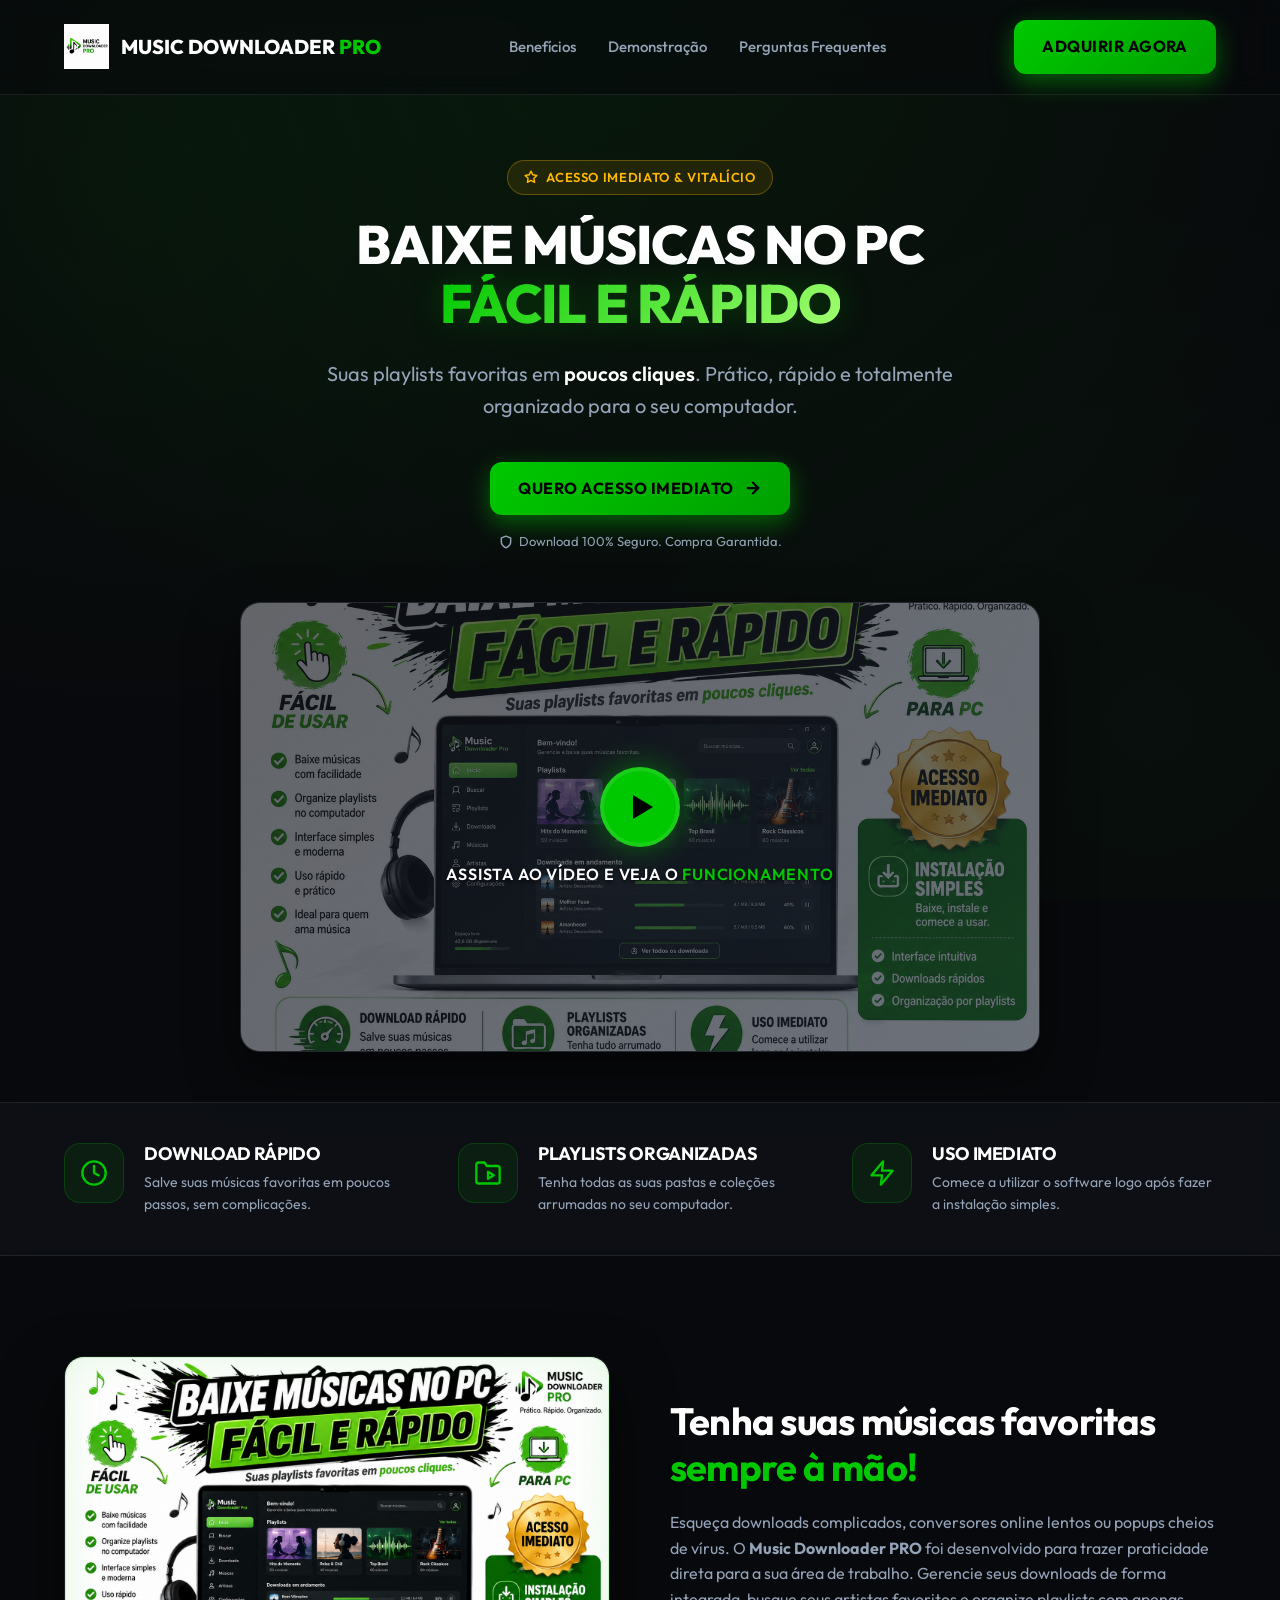
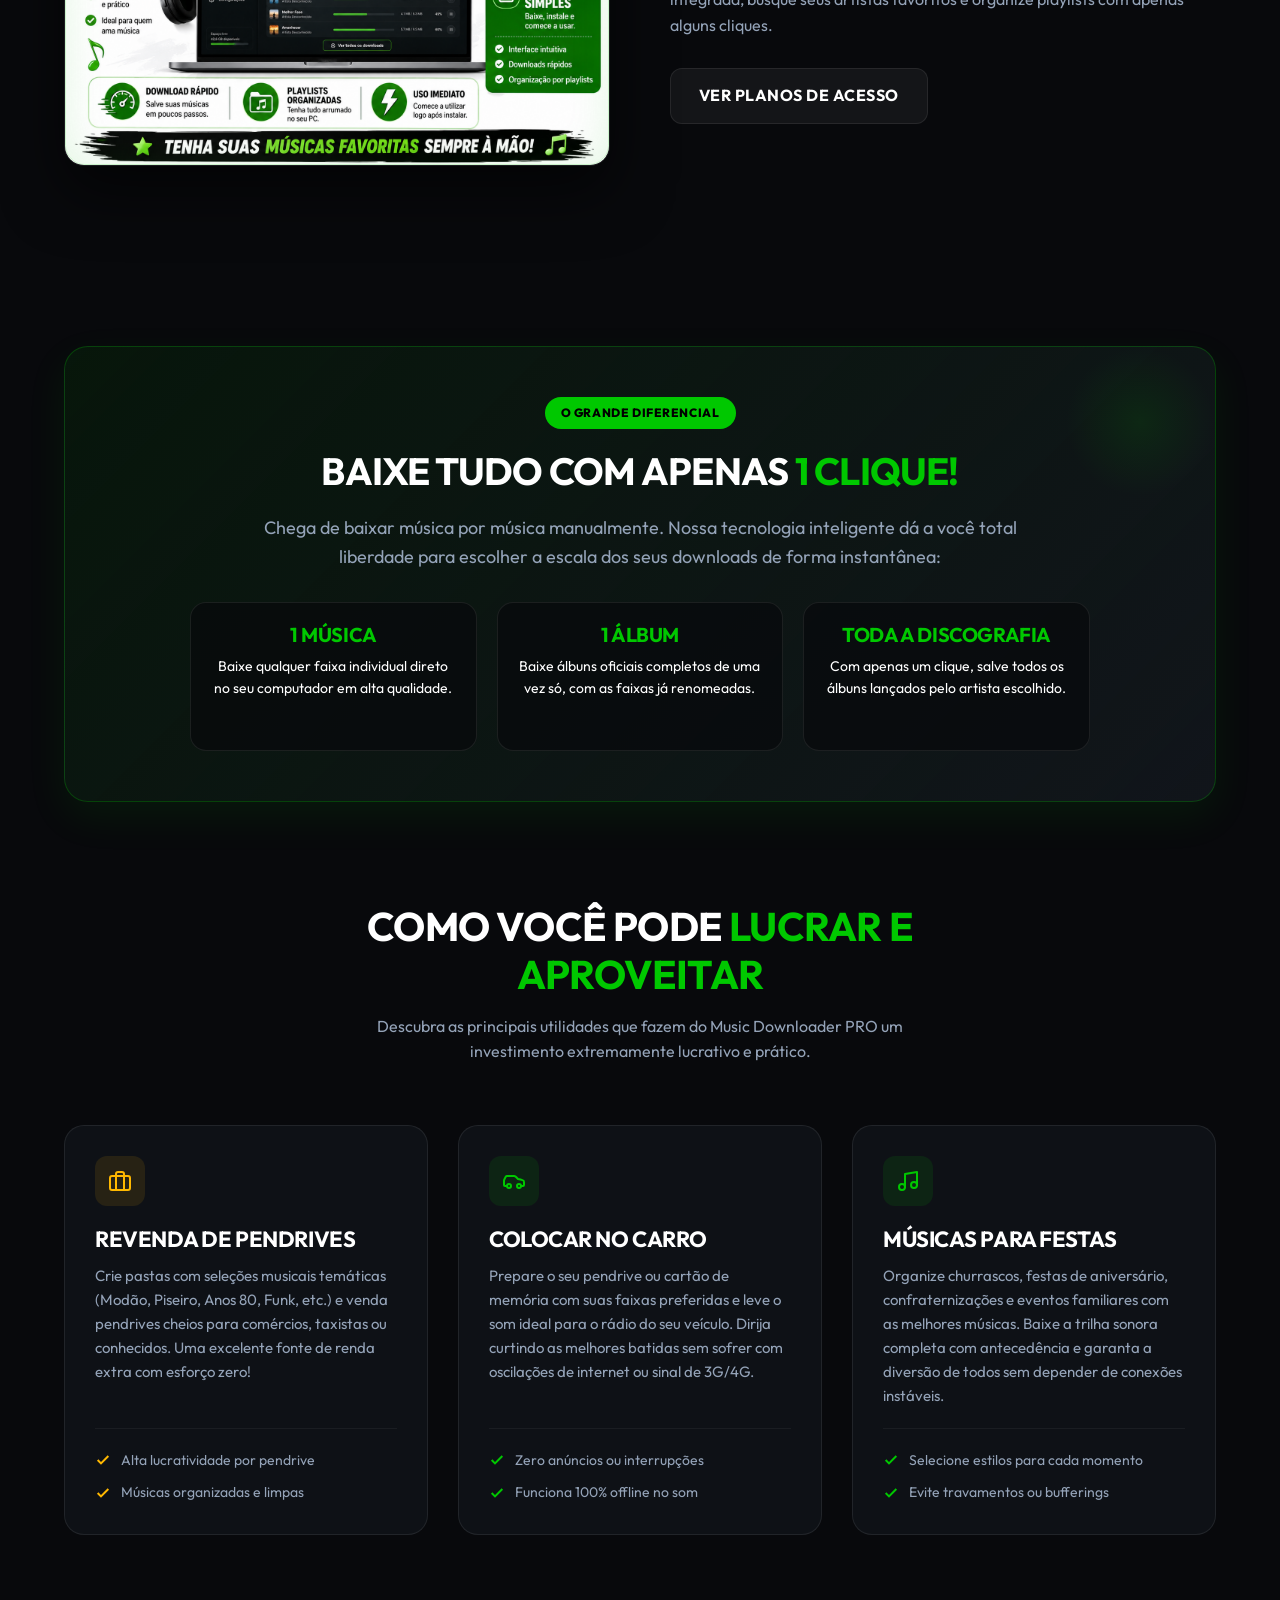
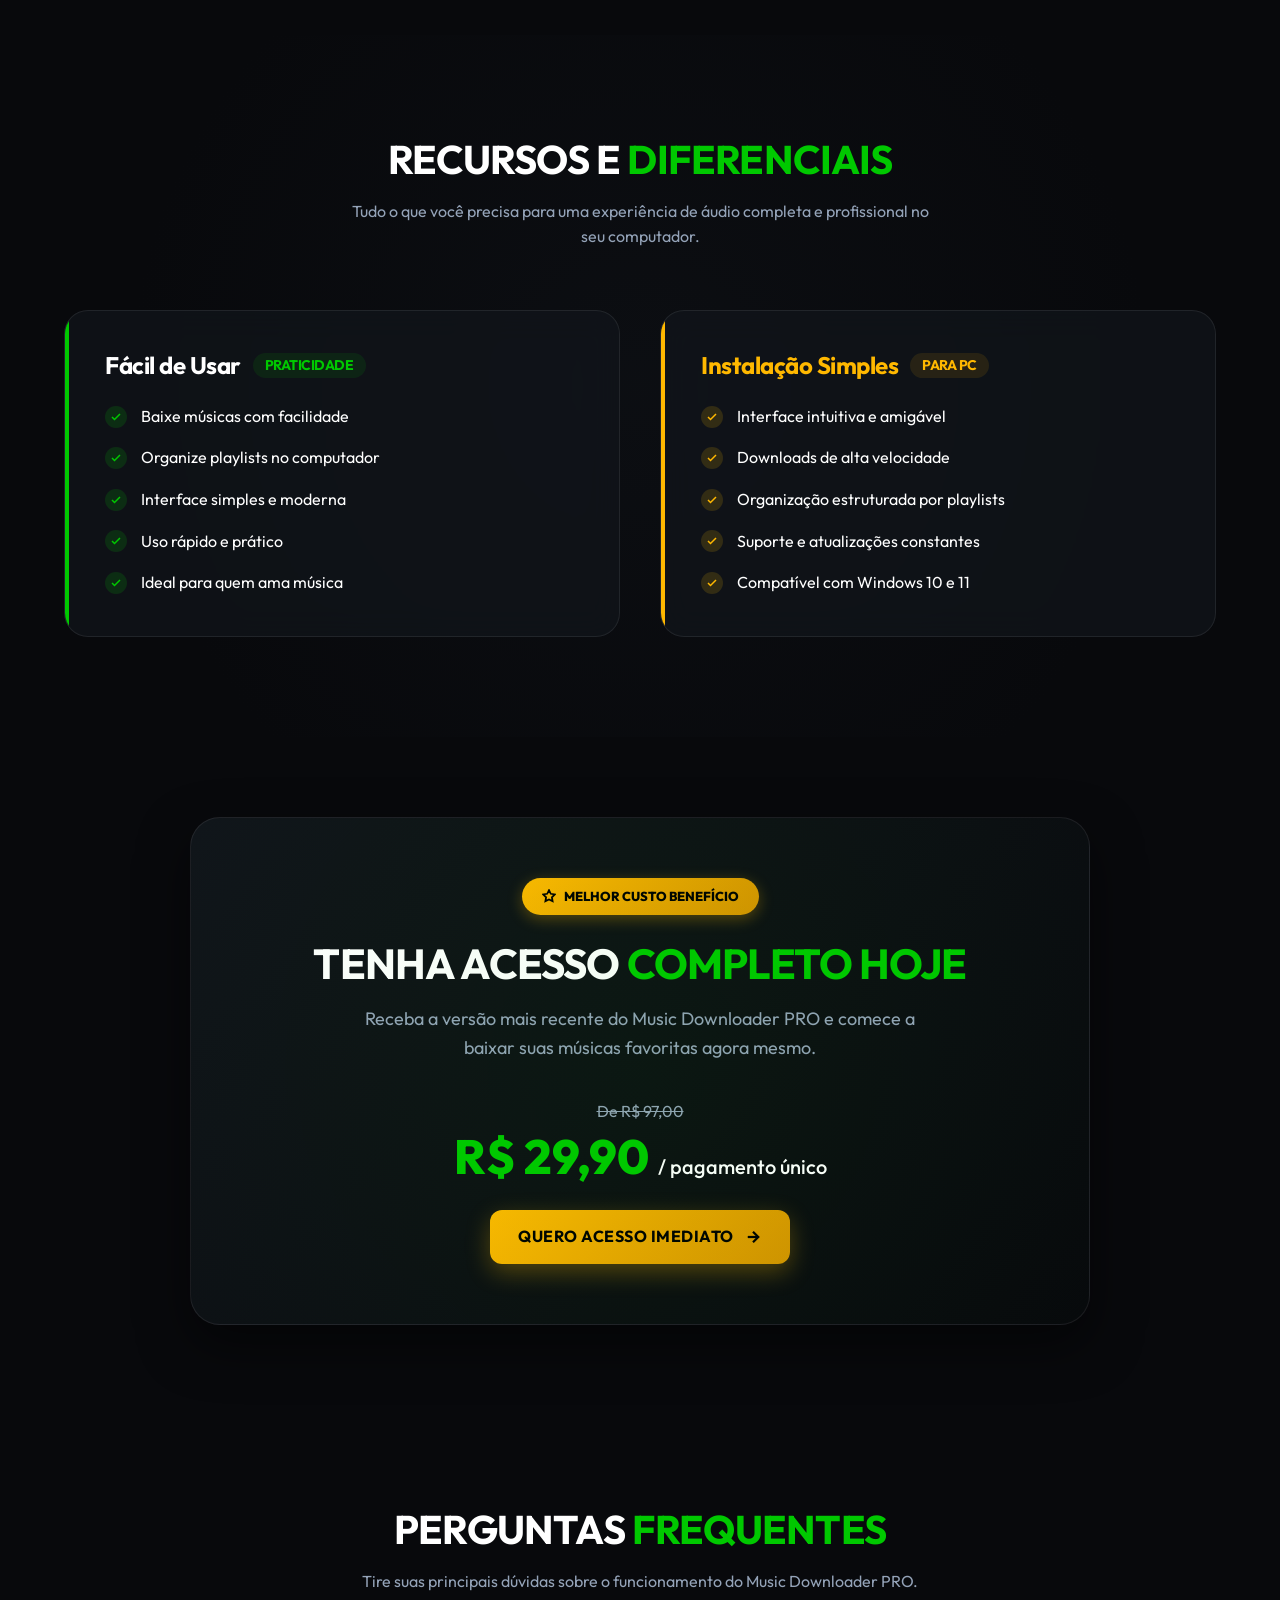
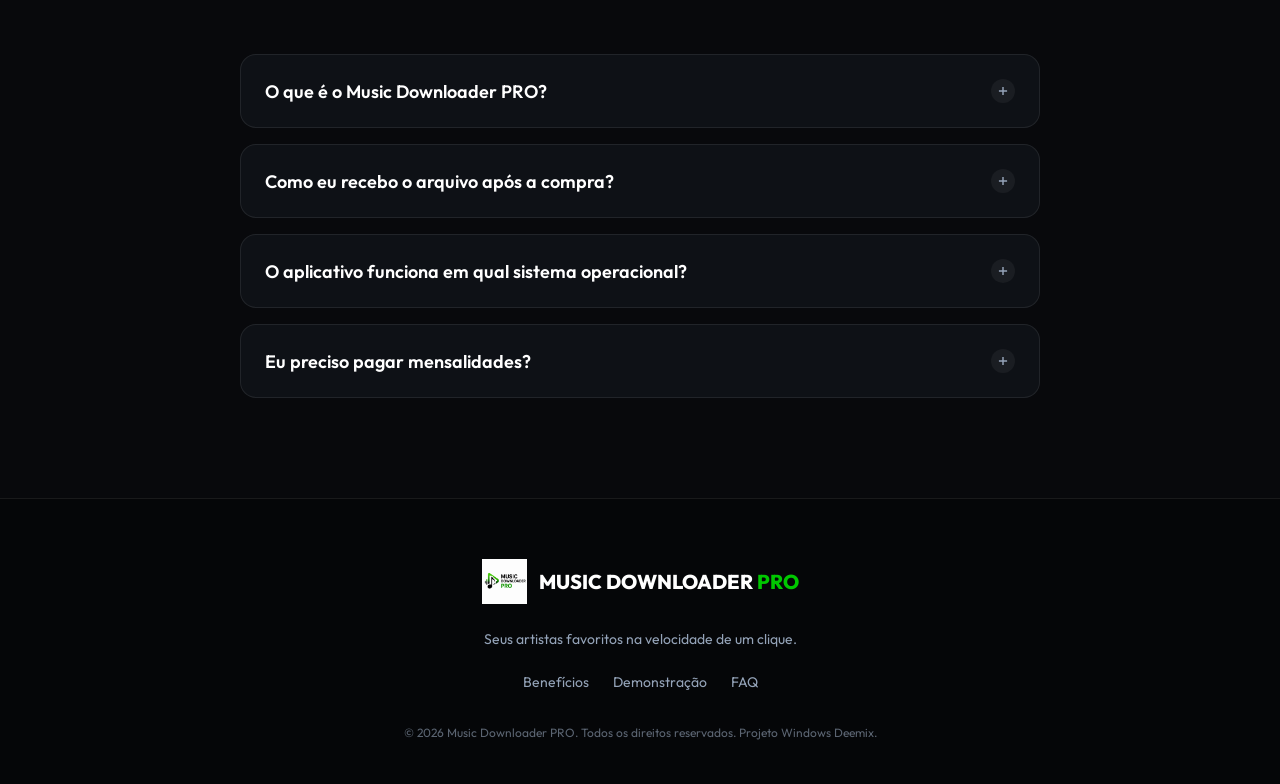
==== index.html @ 207a7bed "Initial commit with landing page, style, script and admin" ====
<!DOCTYPE html>
<html lang="pt-BR">
<head>
    <meta charset="UTF-8">
    <meta name="viewport" content="width=device-width, initial-scale=1.0">
    <title>Music Downloader PRO - Baixe Músicas no PC de Forma Fácil e Rápida</title>
    <meta name="description" content="Baixe suas playlists favoritas com facilidade, organize seus arquivos e tenha suas músicas sempre à mão no computador com o Music Downloader PRO.">
    <link rel="stylesheet" href="style.css">
</head>
<body>

    <!-- Header -->
    <header>
        <div class="container">
            <a href="#" class="logo-container" id="header-logo-link">
                <img src="IMAGENS/logo.png" alt="Music Downloader PRO Logo" class="logo-img">
                <span class="logo-text">Music Downloader <span>PRO</span></span>
            </a>
            <ul class="nav-links">
                <li><a href="#beneficios" id="nav-link-benefits">Benefícios</a></li>
                <li><a href="#demonstracao" id="nav-link-demo">Demonstração</a></li>
                <li><a href="#faq" id="nav-link-faq">Perguntas Frequentes</a></li>
            </ul>
            <a href="#adquirir" class="btn btn-primary pulse" id="header-cta-btn">Adquirir Agora</a>
        </div>
    </header>

    <!-- Hero Section -->
    <section class="hero">
        <div class="container">
            <div class="badge-wrapper">
                <div class="badge badge-gold">
                    <svg width="14" height="14" viewBox="0 0 24 24" fill="none" stroke="currentColor" stroke-width="2.5" stroke-linecap="round" stroke-linejoin="round">
                        <polygon points="12 2 15.09 8.26 22 9.27 17 14.14 18.18 21.02 12 17.77 5.82 21.02 7 14.14 2 9.27 8.91 8.26 12 2"></polygon>
                    </svg>
                    Acesso Imediato &amp; Vitalício
                </div>
            </div>
            <h1>Baixe Músicas no PC <br><span>Fácil e Rápido</span></h1>
            <p class="subtitle">Suas playlists favoritas em <span>poucos cliques</span>. Prático, rápido e totalmente organizado para o seu computador.</p>
            
            <div class="cta-group">
                <a href="#adquirir" class="btn btn-primary pulse" id="hero-main-cta">
                    Quero Acesso Imediato
                    <svg width="18" height="18" viewBox="0 0 24 24" fill="none" stroke="currentColor" stroke-width="3" stroke-linecap="round" stroke-linejoin="round">
                        <line x1="5" y1="12" x2="19" y2="12"></line>
                        <polyline points="12 5 19 12 12 19"></polyline>
                    </svg>
                </a>
                <p class="cta-subtitle">
                    <svg width="14" height="14" viewBox="0 0 24 24" fill="none" stroke="currentColor" stroke-width="2.5" stroke-linecap="round" stroke-linejoin="round">
                        <path d="M12 22s8-4 8-10V5l-8-3-8 3v7c0 6 8 10 8 10z"></path>
                    </svg>
                    Download 100% Seguro. Compra Garantida.
                </p>
            </div>

            <!-- Video Player Component -->
            <div class="video-wrapper" id="sales-video-container">
                <div class="video-placeholder" id="play-video-trigger">
                    <img src="IMAGENS/1.png" alt="Preview da Interface do Music Downloader PRO" class="video-thumbnail">
                    <div class="play-trigger">
                        <div class="play-icon"></div>
                    </div>
                    <div class="video-overlay-text">Assista ao vídeo e veja o <span>funcionamento</span></div>
                </div>
                <!-- Video player (will be dynamic via JS or directly played if there was a source) -->
                <video id="sales-video" style="display:none; width:100%; height:100%; object-fit: cover;" controls>
                    <source src="chamada.mp4" type="video/mp4">
                    Seu navegador não suporta a tag de vídeo.
                </video>
            </div>
        </div>
    </section>

    <!-- Features Bar -->
    <section class="features-bar" id="beneficios">
        <div class="container">
            <div class="features-grid">
                <!-- Feature 1 -->
                <div class="feature-item-bar">
                    <div class="feature-bar-icon">
                        <svg viewBox="0 0 24 24" fill="none" stroke-width="2" stroke-linecap="round" stroke-linejoin="round">
                            <circle cx="12" cy="12" r="10"></circle>
                            <polyline points="12 6 12 12 16 14"></polyline>
                        </svg>
                    </div>
                    <div class="feature-bar-content">
                        <h3>Download Rápido</h3>
                        <p>Salve suas músicas favoritas em poucos passos, sem complicações.</p>
                    </div>
                </div>
                <!-- Feature 2 -->
                <div class="feature-item-bar">
                    <div class="feature-bar-icon">
                        <svg viewBox="0 0 24 24" fill="none" stroke-width="2" stroke-linecap="round" stroke-linejoin="round">
                            <path d="M22 19a2 2 0 0 1-2 2H4a2 2 0 0 1-2-2V5a2 2 0 0 1 2-2h5l2 3h9a2 2 0 0 1 2 2z"></path>
                            <polygon points="12 11 12 17 17 14"></polygon>
                        </svg>
                    </div>
                    <div class="feature-bar-content">
                        <h3>Playlists Organizadas</h3>
                        <p>Tenha todas as suas pastas e coleções arrumadas no seu computador.</p>
                    </div>
                </div>
                <!-- Feature 3 -->
                <div class="feature-item-bar">
                    <div class="feature-bar-icon">
                        <svg viewBox="0 0 24 24" fill="none" stroke-width="2" stroke-linecap="round" stroke-linejoin="round">
                            <polygon points="13 2 3 14 12 14 11 22 21 10 12 10 13 2"></polygon>
                        </svg>
                    </div>
                    <div class="feature-bar-content">
                        <h3>Uso Imediato</h3>
                        <p>Comece a utilizar o software logo após fazer a instalação simples.</p>
                    </div>
                </div>
            </div>
        </div>
    </section>

    <!-- Product Showcase -->
    <section class="showcase" id="demonstracao">
        <div class="container">
            <div class="showcase-grid">
                <div class="showcase-image-wrapper">
                    <img src="IMAGENS/1.png" alt="Interface Completa do Music Downloader PRO rodando no Laptop" class="showcase-img">
                </div>
                <div class="showcase-content">
                    <h2>Tenha suas músicas favoritas <span>sempre à mão!</span></h2>
                    <p class="description">Esqueça downloads complicados, conversores online lentos ou popups cheios de vírus. O <strong>Music Downloader PRO</strong> foi desenvolvido para trazer praticidade direta para a sua área de trabalho. Gerencie seus downloads de forma integrada, busque seus artistas favoritos e organize playlists com apenas alguns cliques.</p>
                    <a href="#adquirir" class="btn btn-secondary" id="showcase-cta-btn">Ver Planos de Acesso</a>
                </div>
            </div>
        </div>
    </section>

    <!-- Differentiator Section -->
    <section class="differentiator-section" id="diferencial">
        <div class="container">
            <div class="differentiator-card">
                <div class="diff-badge">O Grande Diferencial</div>
                <h2>Baixe tudo com apenas <span>1 Clique!</span></h2>
                <p>Chega de baixar música por música manualmente. Nossa tecnologia inteligente dá a você total liberdade para escolher a escala dos seus downloads de forma instantânea:</p>
                <div class="diff-options-grid">
                    <div class="diff-option-item">
                        <h4>1 Música</h4>
                        <p>Baixe qualquer faixa individual direto no seu computador em alta qualidade.</p>
                    </div>
                    <div class="diff-option-item">
                        <h4>1 Álbum</h4>
                        <p>Baixe álbuns oficiais completos de uma vez só, com as faixas já renomeadas.</p>
                    </div>
                    <div class="diff-option-item">
                        <h4>Toda a Discografia</h4>
                        <p>Com apenas um clique, salve todos os álbuns lançados pelo artista escolhido.</p>
                    </div>
                </div>
            </div>
        </div>
    </section>

    <!-- Use Cases Section -->
    <section class="use-cases-section" id="utilidades">
        <div class="container">
            <div class="section-header">
                <h2>Como você pode <span>lucrar e aproveitar</span></h2>
                <p>Descubra as principais utilidades que fazem do Music Downloader PRO um investimento extremamente lucrativo e prático.</p>
            </div>
            <div class="use-cases-grid">
                <!-- Case 1 -->
                <div class="use-case-card">
                    <div class="use-case-icon use-case-icon-gold">
                        <svg viewBox="0 0 24 24" fill="none" stroke="currentColor" stroke-width="2" stroke-linecap="round" stroke-linejoin="round" width="24" height="24">
                            <rect x="2" y="7" width="20" height="14" rx="2" ry="2"></rect>
                            <path d="M16 21V5a2 2 0 0 0-2-2h-4a2 2 0 0 0-2 2v16"></path>
                        </svg>
                    </div>
                    <h3>Revenda de Pendrives</h3>
                    <p>Crie pastas com seleções musicais temáticas (Modão, Piseiro, Anos 80, Funk, etc.) e venda pendrives cheios para comércios, taxistas ou conhecidos. Uma excelente fonte de renda extra com esforço zero!</p>
                    <ul class="use-case-list use-case-list-gold">
                        <li>
                            <svg viewBox="0 0 24 24" fill="none" stroke="currentColor" stroke-width="3"><polyline points="20 6 9 17 4 12"></polyline></svg>
                            Alta lucratividade por pendrive
                        </li>
                        <li>
                            <svg viewBox="0 0 24 24" fill="none" stroke="currentColor" stroke-width="3"><polyline points="20 6 9 17 4 12"></polyline></svg>
                            Músicas organizadas e limpas
                        </li>
                    </ul>
                </div>
                <!-- Case 2 -->
                <div class="use-case-card">
                    <div class="use-case-icon">
                        <svg viewBox="0 0 24 24" fill="none" stroke="currentColor" stroke-width="2" stroke-linecap="round" stroke-linejoin="round" width="24" height="24">
                            <path d="M19 17h2c.6 0 1-.4 1-1v-3c0-.9-.7-1.7-1.5-1.9C18.7 10.6 16 10 16 10s-1.3-1.4-2.2-2.3c-.5-.4-1.1-.7-1.8-.7H5c-.6 0-1.1.4-1.4.9l-1.4 2.9A3.7 3.7 0 0 0 2 12v4c0 .6.4 1 1 1h2"></path>
                            <circle cx="7" cy="17" r="2"></circle>
                            <circle cx="17" cy="17" r="2"></circle>
                        </svg>
                    </div>
                    <h3>Colocar no Carro</h3>
                    <p>Prepare o seu pendrive ou cartão de memória com suas faixas preferidas e leve o som ideal para o rádio do seu veículo. Dirija curtindo as melhores batidas sem sofrer com oscilações de internet ou sinal de 3G/4G.</p>
                    <ul class="use-case-list">
                        <li>
                            <svg viewBox="0 0 24 24" fill="none" stroke="currentColor" stroke-width="3"><polyline points="20 6 9 17 4 12"></polyline></svg>
                            Zero anúncios ou interrupções
                        </li>
                        <li>
                            <svg viewBox="0 0 24 24" fill="none" stroke="currentColor" stroke-width="3"><polyline points="20 6 9 17 4 12"></polyline></svg>
                            Funciona 100% offline no som
                        </li>
                    </ul>
                </div>
                <!-- Case 3 -->
                <div class="use-case-card">
                    <div class="use-case-icon">
                        <svg viewBox="0 0 24 24" fill="none" stroke="currentColor" stroke-width="2" stroke-linecap="round" stroke-linejoin="round" width="24" height="24">
                            <path d="M9 18V5l12-2v13"></path>
                            <circle cx="6" cy="18" r="3"></circle>
                            <circle cx="18" cy="16" r="3"></circle>
                        </svg>
                    </div>
                    <h3>Músicas para Festas</h3>
                    <p>Organize churrascos, festas de aniversário, confraternizações e eventos familiares com as melhores músicas. Baixe a trilha sonora completa com antecedência e garanta a diversão de todos sem depender de conexões instáveis.</p>
                    <ul class="use-case-list">
                        <li>
                            <svg viewBox="0 0 24 24" fill="none" stroke="currentColor" stroke-width="3"><polyline points="20 6 9 17 4 12"></polyline></svg>
                            Selecione estilos para cada momento
                        </li>
                        <li>
                            <svg viewBox="0 0 24 24" fill="none" stroke="currentColor" stroke-width="3"><polyline points="20 6 9 17 4 12"></polyline></svg>
                            Evite travamentos ou bufferings
                        </li>
                    </ul>
                </div>
            </div>
        </div>
    </section>

    <!-- Checklist section -->
    <section class="features-checklist">
        <div class="container">
            <div class="section-header">
                <h2>Recursos e <span>Diferenciais</span></h2>
                <p>Tudo o que você precisa para uma experiência de áudio completa e profissional no seu computador.</p>
            </div>
            
            <div class="checklist-grid">
                <!-- Card 1 -->
                <div class="checklist-card">
                    <h3>Fácil de Usar <span>Praticidade</span></h3>
                    <ul class="checklist-list">
                        <li>
                            <span class="check-icon">
                                <svg viewBox="0 0 24 24" fill="none" stroke="currentColor"><polyline points="20 6 9 17 4 12"></polyline></svg>
                            </span>
                            Baixe músicas com facilidade
                        </li>
                        <li>
                            <span class="check-icon">
                                <svg viewBox="0 0 24 24" fill="none" stroke="currentColor"><polyline points="20 6 9 17 4 12"></polyline></svg>
                            </span>
                            Organize playlists no computador
                        </li>
                        <li>
                            <span class="check-icon">
                                <svg viewBox="0 0 24 24" fill="none" stroke="currentColor"><polyline points="20 6 9 17 4 12"></polyline></svg>
                            </span>
                            Interface simples e moderna
                        </li>
                        <li>
                            <span class="check-icon">
                                <svg viewBox="0 0 24 24" fill="none" stroke="currentColor"><polyline points="20 6 9 17 4 12"></polyline></svg>
                            </span>
                            Uso rápido e prático
                        </li>
                        <li>
                            <span class="check-icon">
                                <svg viewBox="0 0 24 24" fill="none" stroke="currentColor"><polyline points="20 6 9 17 4 12"></polyline></svg>
                            </span>
                            Ideal para quem ama música
                        </li>
                    </ul>
                </div>

                <!-- Card 2 -->
                <div class="checklist-card checklist-card-right">
                    <h3>Instalação Simples <span>Para PC</span></h3>
                    <ul class="checklist-list">
                        <li>
                            <span class="check-icon">
                                <svg viewBox="0 0 24 24" fill="none" stroke="currentColor"><polyline points="20 6 9 17 4 12"></polyline></svg>
                            </span>
                            Interface intuitiva e amigável
                        </li>
                        <li>
                            <span class="check-icon">
                                <svg viewBox="0 0 24 24" fill="none" stroke="currentColor"><polyline points="20 6 9 17 4 12"></polyline></svg>
                            </span>
                            Downloads de alta velocidade
                        </li>
                        <li>
                            <span class="check-icon">
                                <svg viewBox="0 0 24 24" fill="none" stroke="currentColor"><polyline points="20 6 9 17 4 12"></polyline></svg>
                            </span>
                            Organização estruturada por playlists
                        </li>
                        <li>
                            <span class="check-icon">
                                <svg viewBox="0 0 24 24" fill="none" stroke="currentColor"><polyline points="20 6 9 17 4 12"></polyline></svg>
                            </span>
                            Suporte e atualizações constantes
                        </li>
                        <li>
                            <span class="check-icon">
                                <svg viewBox="0 0 24 24" fill="none" stroke="currentColor"><polyline points="20 6 9 17 4 12"></polyline></svg>
                            </span>
                            Compatível com Windows 10 e 11
                        </li>
                    </ul>
                </div>
            </div>
        </div>
    </section>

    <!-- Buy Box / Call to Action Section -->
    <section class="cta-section" id="adquirir">
        <div class="container">
            <div class="cta-box">
                <div class="seal-badge">
                    <svg width="14" height="14" viewBox="0 0 24 24" fill="none" stroke="currentColor" stroke-width="3">
                        <polygon points="12 2 15.09 8.26 22 9.27 17 14.14 18.18 21.02 12 17.77 5.82 21.02 7 14.14 2 9.27 8.91 8.26 12 2"></polygon>
                    </svg>
                    Melhor Custo Benefício
                </div>
                <h2>Tenha Acesso <span>Completo Hoje</span></h2>
                <p>Receba a versão mais recente do Music Downloader PRO e comece a baixar suas músicas favoritas agora mesmo.</p>
                
                <div class="pricing-container">
                    <span class="original-price">De R$ 97,00</span>
                    <span class="promo-price">R$ 29,90 <span>/ pagamento único</span></span>
                </div>

                <a href="obrigado.html" class="btn btn-gold btn-large pulse" id="buy-cta-btn">
                    Quero Acesso Imediato
                    <svg width="18" height="18" viewBox="0 0 24 24" fill="none" stroke="currentColor" stroke-width="3">
                        <line x1="5" y1="12" x2="19" y2="12"></line>
                        <polyline points="12 5 19 12 12 19"></polyline>
                    </svg>
                </a>
            </div>
        </div>
    </section>

    <!-- FAQ Section -->
    <section class="faq" id="faq">
        <div class="container">
            <div class="section-header">
                <h2>Perguntas <span>Frequentes</span></h2>
                <p>Tire suas principais dúvidas sobre o funcionamento do Music Downloader PRO.</p>
            </div>
            
            <div class="faq-list">
                <!-- FAQ 1 -->
                <div class="faq-item" id="faq-1">
                    <button class="faq-question" id="faq-q-1">
                        O que é o Music Downloader PRO?
                        <span class="faq-icon">
                            <svg viewBox="0 0 24 24" fill="none" stroke="currentColor" stroke-width="2.5"><line x1="12" y1="5" x2="12" y2="19"></line><line x1="5" y1="12" x2="19" y2="12"></line></svg>
                        </span>
                    </button>
                    <div class="faq-answer">
                        <div class="faq-answer-inner">
                            O Music Downloader PRO é um aplicativo para PC que facilita o download e a organização de músicas e playlists diretamente na sua máquina de forma intuitiva, limpa e prática.
                        </div>
                    </div>
                </div>
                <!-- FAQ 2 -->
                <div class="faq-item" id="faq-2">
                    <button class="faq-question" id="faq-q-2">
                        Como eu recebo o arquivo após a compra?
                        <span class="faq-icon">
                            <svg viewBox="0 0 24 24" fill="none" stroke="currentColor" stroke-width="2.5"><line x1="12" y1="5" x2="12" y2="19"></line><line x1="5" y1="12" x2="19" y2="12"></line></svg>
                        </span>
                    </button>
                    <div class="faq-answer">
                        <div class="faq-answer-inner">
                            Assim que a sua compra for confirmada, você será direcionado para a página de Obrigado. Lá você encontrará um botão para baixar o arquivo completo compactado (ZIP) contendo o instalador.
                        </div>
                    </div>
                </div>
                <!-- FAQ 3 -->
                <div class="faq-item" id="faq-3">
                    <button class="faq-question" id="faq-q-3">
                        O aplicativo funciona em qual sistema operacional?
                        <span class="faq-icon">
                            <svg viewBox="0 0 24 24" fill="none" stroke="currentColor" stroke-width="2.5"><line x1="12" y1="5" x2="12" y2="19"></line><line x1="5" y1="12" x2="19" y2="12"></line></svg>
                        </span>
                    </button>
                    <div class="faq-answer">
                        <div class="faq-answer-inner">
                            O programa é otimizado para o sistema operacional Windows, com suporte completo para as versões do Windows 10 e do Windows 11.
                        </div>
                    </div>
                </div>
                <!-- FAQ 4 -->
                <div class="faq-item" id="faq-4">
                    <button class="faq-question" id="faq-q-4">
                        Eu preciso pagar mensalidades?
                        <span class="faq-icon">
                            <svg viewBox="0 0 24 24" fill="none" stroke="currentColor" stroke-width="2.5"><line x1="12" y1="5" x2="12" y2="19"></line><line x1="5" y1="12" x2="19" y2="12"></line></svg>
                        </span>
                    </button>
                    <div class="faq-answer">
                        <div class="faq-answer-inner">
                            Não! O pagamento é único e vitalício. Você terá acesso total à versão atual e futuras atualizações compatíveis sem cobranças recorrentes.
                        </div>
                    </div>
                </div>
            </div>
        </div>
    </section>

    <!-- Footer -->
    <footer>
        <div class="container">
            <a href="#" class="logo-container" style="display:inline-flex" id="footer-logo-link">
                <img src="IMAGENS/logo.png" alt="Music Downloader PRO Logo" class="logo-img">
                <span class="logo-text">Music Downloader <span>PRO</span></span>
            </a>
            <p>Seus artistas favoritos na velocidade de um clique.</p>
            <div class="footer-links">
                <a href="#beneficios" id="footer-link-benefits">Benefícios</a>
                <a href="#demonstracao" id="footer-link-demo">Demonstração</a>
                <a href="#faq" id="footer-link-faq">FAQ</a>
            </div>
            <p style="font-size:12px; opacity:0.6">&copy; 2026 Music Downloader PRO. Todos os direitos reservados. Projeto Windows Deemix.</p>
        </div>
    </footer>

    <script src="script.js"></script>
</body>
</html>
---- style.css ----
@import url('https://fonts.googleapis.com/css2?family=Outfit:wght@300;400;500;600;700;800&display=swap');

:root {
    --bg-dark: #08090c;
    --bg-card: rgba(18, 22, 28, 0.7);
    --bg-card-hover: rgba(25, 30, 38, 0.85);
    --primary: #00c800;
    --primary-glow: rgba(0, 200, 0, 0.45);
    --primary-hover: #00e600;
    --text-main: #ffffff;
    --text-muted: #94a3b8;
    --border-color: rgba(255, 255, 255, 0.08);
    --gold: #ffb800;
    --gold-glow: rgba(255, 184, 0, 0.3);
    --transition: all 0.3s cubic-bezier(0.4, 0, 0.2, 1);
    --font: 'Outfit', sans-serif;
}

* {
    margin: 0;
    padding: 0;
    box-sizing: border-box;
    scroll-behavior: smooth;
}

body {
    background-color: var(--bg-dark);
    color: var(--text-main);
    font-family: var(--font);
    overflow-x: hidden;
    line-height: 1.6;
    background-image: 
        radial-gradient(circle at 10% 20%, rgba(0, 200, 0, 0.05) 0%, transparent 40%),
        radial-gradient(circle at 90% 80%, rgba(0, 200, 0, 0.03) 0%, transparent 40%);
    background-attachment: fixed;
}

/* Custom Scrollbar */
::-webkit-scrollbar {
    width: 8px;
}
::-webkit-scrollbar-track {
    background: var(--bg-dark);
}
::-webkit-scrollbar-thumb {
    background: #1e293b;
    border-radius: 4px;
}
::-webkit-scrollbar-thumb:hover {
    background: var(--primary);
}

/* Typography & Layout Utilities */
h1, h2, h3, h4 {
    font-weight: 700;
    letter-spacing: -0.02em;
    line-height: 1.2;
}

p {
    color: var(--text-muted);
}

.container {
    width: 100%;
    max-width: 1200px;
    margin: 0 auto;
    padding: 0 24px;
}

/* Header */
header {
    width: 100%;
    padding: 20px 0;
    position: absolute;
    top: 0;
    left: 0;
    z-index: 100;
    backdrop-filter: blur(12px);
    border-bottom: 1px solid var(--border-color);
    background: rgba(8, 9, 12, 0.6);
}

header .container {
    display: flex;
    justify-content: space-between;
    align-items: center;
}

.logo-container {
    display: flex;
    align-items: center;
    gap: 12px;
    text-decoration: none;
}

.logo-img {
    height: 45px;
    width: auto;
    object-fit: contain;
}

.logo-text {
    font-size: 20px;
    font-weight: 800;
    color: var(--text-main);
    text-transform: uppercase;
}

.logo-text span {
    color: var(--primary);
}

.nav-links {
    display: flex;
    gap: 32px;
    list-style: none;
}

@media (max-width: 768px) {
    .nav-links {
        display: none;
    }
}

.nav-links a {
    color: var(--text-muted);
    text-decoration: none;
    font-weight: 500;
    transition: var(--transition);
    font-size: 15px;
}

.nav-links a:hover {
    color: var(--primary);
}

/* Buttons */
.btn {
    display: inline-flex;
    align-items: center;
    justify-content: center;
    gap: 10px;
    padding: 14px 28px;
    border-radius: 12px;
    font-size: 16px;
    font-weight: 700;
    text-decoration: none;
    cursor: pointer;
    transition: var(--transition);
    font-family: var(--font);
    border: none;
    text-transform: uppercase;
    letter-spacing: 0.03em;
}

.btn-primary {
    background: linear-gradient(135deg, var(--primary) 0%, #00a000 100%);
    color: #000000;
    box-shadow: 0 8px 24px var(--primary-glow);
    position: relative;
    overflow: hidden;
}

.btn-primary:hover {
    background: linear-gradient(135deg, var(--primary-hover) 0%, var(--primary) 100%);
    transform: translateY(-2px);
    box-shadow: 0 12px 30px rgba(0, 200, 0, 0.6);
}

.btn-primary:active {
    transform: translateY(0);
}

.btn-secondary {
    background: rgba(255, 255, 255, 0.05);
    color: var(--text-main);
    border: 1px solid var(--border-color);
}

.btn-secondary:hover {
    background: rgba(255, 255, 255, 0.1);
    color: var(--primary);
    border-color: var(--primary);
    transform: translateY(-2px);
}

.btn-gold {
    background: linear-gradient(135deg, var(--gold) 0%, #d49200 100%);
    color: #000000;
    box-shadow: 0 8px 24px var(--gold-glow);
}

.btn-gold:hover {
    background: linear-gradient(135deg, #ffc533 0%, var(--gold) 100%);
    transform: translateY(-2px);
    box-shadow: 0 12px 30px rgba(255, 184, 0, 0.5);
}

/* Pulsing micro-animation */
.pulse {
    animation: pulseGlow 2s infinite alternate;
}

@keyframes pulseGlow {
    0% {
        box-shadow: 0 8px 20px rgba(0, 200, 0, 0.3);
    }
    100% {
        box-shadow: 0 8px 30px rgba(0, 200, 0, 0.7);
    }
}

/* Hero Section */
.hero {
    padding: 160px 0 80px 0;
    position: relative;
    text-align: center;
    background: radial-gradient(circle at top, rgba(0, 200, 0, 0.08) 0%, transparent 60%);
}

.badge-wrapper {
    display: inline-flex;
    margin-bottom: 20px;
    animation: fadeInDown 0.6s ease;
}

.badge {
    background: rgba(0, 200, 0, 0.1);
    border: 1px solid rgba(0, 200, 0, 0.3);
    color: var(--primary);
    padding: 6px 16px;
    border-radius: 100px;
    font-size: 13px;
    font-weight: 600;
    letter-spacing: 0.05em;
    display: flex;
    align-items: center;
    gap: 8px;
    text-transform: uppercase;
}

.badge-gold {
    background: rgba(255, 184, 0, 0.1);
    border: 1px solid rgba(255, 184, 0, 0.3);
    color: var(--gold);
}

.hero h1 {
    font-size: 54px;
    font-weight: 800;
    line-height: 1.1;
    margin-bottom: 24px;
    text-transform: uppercase;
    animation: fadeInUp 0.8s ease;
    background: linear-gradient(180deg, #ffffff 30%, #e2e8f0 100%);
    -webkit-background-clip: text;
    -webkit-text-fill-color: transparent;
}

.hero h1 span {
    color: var(--primary);
    background: linear-gradient(135deg, var(--primary) 0%, #a3ff70 100%);
    -webkit-background-clip: text;
    -webkit-text-fill-color: transparent;
    display: inline-block;
    filter: drop-shadow(0 0 15px rgba(0, 200, 0, 0.25));
}

.hero .subtitle {
    font-size: 20px;
    max-width: 700px;
    margin: 0 auto 40px auto;
    color: var(--text-muted);
    animation: fadeInUp 1s ease;
}

.hero .subtitle span {
    color: var(--text-main);
    font-weight: 600;
}

.cta-group {
    display: flex;
    flex-direction: column;
    align-items: center;
    gap: 16px;
    margin-bottom: 50px;
    animation: fadeInUp 1.2s ease;
}

.cta-subtitle {
    font-size: 13px;
    color: var(--text-muted);
    display: flex;
    align-items: center;
    gap: 6px;
}

.cta-subtitle span {
    color: var(--gold);
    font-weight: 600;
}

/* Video Section */
.video-wrapper {
    width: 100%;
    max-width: 800px;
    margin: 0 auto;
    border-radius: 20px;
    background: #12161f;
    border: 1px solid var(--border-color);
    box-shadow: 0 20px 50px rgba(0, 0, 0, 0.5);
    overflow: hidden;
    position: relative;
    aspect-ratio: 16/9;
    animation: fadeInUp 1.4s ease;
}

.video-wrapper::before {
    content: '';
    position: absolute;
    top: 0;
    left: 0;
    right: 0;
    bottom: 0;
    border-radius: 20px;
    border: 1px solid rgba(0, 200, 0, 0.15);
    pointer-events: none;
    box-shadow: inset 0 0 20px rgba(0, 200, 0, 0.05);
}

.video-placeholder {
    width: 100%;
    height: 100%;
    display: flex;
    flex-direction: column;
    justify-content: center;
    align-items: center;
    background: linear-gradient(135deg, #10131a 0%, #1e2633 100%);
    cursor: pointer;
    position: relative;
    transition: var(--transition);
}

.video-placeholder:hover {
    background: linear-gradient(135deg, #141822 0%, #252f3f 100%);
}

.video-thumbnail {
    position: absolute;
    top: 0;
    left: 0;
    width: 100%;
    height: 100%;
    object-fit: cover;
    opacity: 0.35;
    transition: var(--transition);
}

.video-placeholder:hover .video-thumbnail {
    opacity: 0.45;
    transform: scale(1.02);
}

.play-trigger {
    width: 80px;
    height: 80px;
    background: var(--primary);
    border-radius: 50%;
    display: flex;
    justify-content: center;
    align-items: center;
    box-shadow: 0 0 30px var(--primary-glow);
    z-index: 10;
    transition: var(--transition);
    border: 4px solid rgba(255, 255, 255, 0.1);
}

.video-placeholder:hover .play-trigger {
    transform: scale(1.1);
    background: var(--primary-hover);
    box-shadow: 0 0 40px rgba(0, 200, 0, 0.8);
}

.play-icon {
    width: 0;
    height: 0;
    border-top: 12px solid transparent;
    border-bottom: 12px solid transparent;
    border-left: 20px solid #000000;
    margin-left: 5px;
}

.video-overlay-text {
    z-index: 10;
    margin-top: 15px;
    font-size: 16px;
    font-weight: 600;
    text-shadow: 0 2px 4px rgba(0,0,0,0.8);
    letter-spacing: 0.05em;
    text-transform: uppercase;
    color: #ffffff;
}

.video-overlay-text span {
    color: var(--primary);
}

/* Features Highlight Bar */
.features-bar {
    background: rgba(18, 22, 28, 0.5);
    border-top: 1px solid var(--border-color);
    border-bottom: 1px solid var(--border-color);
    padding: 40px 0;
    margin-top: -30px;
    position: relative;
    z-index: 10;
    backdrop-filter: blur(8px);
}

.features-grid {
    display: grid;
    grid-template-columns: repeat(3, 1fr);
    gap: 30px;
}

@media (max-width: 768px) {
    .features-bar {
        margin-top: 40px;
    }
    .features-grid {
        grid-template-columns: 1fr;
        gap: 24px;
    }
}

.feature-item-bar {
    display: flex;
    align-items: flex-start;
    gap: 20px;
}

.feature-bar-icon {
    width: 60px;
    height: 60px;
    min-width: 60px;
    background: rgba(0, 200, 0, 0.08);
    border: 1px solid rgba(0, 200, 0, 0.2);
    border-radius: 16px;
    display: flex;
    justify-content: center;
    align-items: center;
    color: var(--primary);
}

.feature-bar-icon svg {
    width: 28px;
    height: 28px;
    stroke: currentColor;
}

.feature-bar-content h3 {
    font-size: 18px;
    margin-bottom: 6px;
    text-transform: uppercase;
}

.feature-bar-content p {
    font-size: 14px;
}

/* Mockup Showcase Section */
.showcase {
    padding: 100px 0;
    position: relative;
}

.showcase-grid {
    display: grid;
    grid-template-columns: 1fr 1fr;
    align-items: center;
    gap: 60px;
}

@media (max-width: 992px) {
    .showcase-grid {
        grid-template-columns: 1fr;
        gap: 40px;
        text-align: center;
    }
}

.showcase-image-wrapper {
    position: relative;
    border-radius: 20px;
    overflow: hidden;
    box-shadow: 0 25px 60px rgba(0, 0, 0, 0.6);
    border: 1px solid var(--border-color);
    transition: var(--transition);
}

.showcase-image-wrapper::after {
    content: '';
    position: absolute;
    top: 0;
    left: 0;
    right: 0;
    bottom: 0;
    box-shadow: inset 0 0 40px rgba(0, 200, 0, 0.1);
    pointer-events: none;
    border: 1px solid rgba(0, 200, 0, 0.2);
    border-radius: 20px;
}

.showcase-image-wrapper:hover {
    transform: translateY(-5px);
    box-shadow: 0 30px 70px rgba(0, 200, 0, 0.2);
}

.showcase-img {
    width: 100%;
    height: auto;
    display: block;
}

.showcase-content h2 {
    font-size: 38px;
    margin-bottom: 20px;
    line-height: 1.2;
}

.showcase-content h2 span {
    color: var(--primary);
}

.showcase-content .description {
    font-size: 16px;
    margin-bottom: 30px;
}

/* Feature Checklists Section */
.features-checklist {
    padding: 100px 0;
    background: radial-gradient(circle at center, rgba(18, 22, 28, 0.4) 0%, transparent 70%);
}

.section-header {
    text-align: center;
    max-width: 600px;
    margin: 0 auto 60px auto;
}

.section-header h2 {
    font-size: 40px;
    margin-bottom: 16px;
    text-transform: uppercase;
}

.section-header h2 span {
    color: var(--primary);
}

.section-header p {
    font-size: 16px;
}

.checklist-grid {
    display: grid;
    grid-template-columns: 1fr 1fr;
    gap: 40px;
}

@media (max-width: 768px) {
    .checklist-grid {
        grid-template-columns: 1fr;
        gap: 30px;
    }
}

.checklist-card {
    background: var(--bg-card);
    backdrop-filter: blur(16px);
    border: 1px solid var(--border-color);
    border-radius: 24px;
    padding: 40px;
    transition: var(--transition);
    position: relative;
    overflow: hidden;
}

.checklist-card::before {
    content: '';
    position: absolute;
    top: 0;
    left: 0;
    width: 4px;
    height: 100%;
    background: var(--primary);
}

.checklist-card-right::before {
    background: var(--gold);
}

.checklist-card:hover {
    transform: translateY(-4px);
    border-color: rgba(0, 200, 0, 0.25);
    background: var(--bg-card-hover);
    box-shadow: 0 16px 36px rgba(0, 200, 0, 0.05);
}

.checklist-card-right:hover {
    border-color: rgba(255, 184, 0, 0.25);
    box-shadow: 0 16px 36px rgba(255, 184, 0, 0.05);
}

.checklist-card h3 {
    font-size: 24px;
    margin-bottom: 24px;
    display: flex;
    align-items: center;
    gap: 12px;
}

.checklist-card-right h3 {
    color: var(--gold);
}

.checklist-card h3 span {
    font-size: 14px;
    background: rgba(0, 200, 0, 0.1);
    color: var(--primary);
    padding: 4px 12px;
    border-radius: 100px;
    text-transform: uppercase;
}

.checklist-card-right h3 span {
    background: rgba(255, 184, 0, 0.1);
    color: var(--gold);
}

.checklist-list {
    list-style: none;
    display: flex;
    flex-direction: column;
    gap: 16px;
}

.checklist-list li {
    display: flex;
    align-items: center;
    gap: 14px;
    font-size: 16px;
    color: var(--text-main);
}

.check-icon {
    width: 22px;
    height: 22px;
    min-width: 22px;
    border-radius: 50%;
    background: rgba(0, 200, 0, 0.15);
    display: flex;
    justify-content: center;
    align-items: center;
    color: var(--primary);
}

.checklist-card-right .check-icon {
    background: rgba(255, 184, 0, 0.15);
    color: var(--gold);
}

.check-icon svg {
    width: 12px;
    height: 12px;
    stroke: currentColor;
    stroke-width: 3;
}

/* Call To Action Box */
.cta-section {
    padding: 80px 0;
    text-align: center;
    position: relative;
}

.cta-box {
    background: linear-gradient(135deg, rgba(18, 22, 28, 0.9) 0%, rgba(8, 9, 12, 0.9) 100%);
    border: 1px solid var(--border-color);
    border-radius: 30px;
    padding: 60px 40px;
    position: relative;
    overflow: hidden;
    box-shadow: 0 20px 50px rgba(0,0,0,0.5);
    max-width: 900px;
    margin: 0 auto;
}

.cta-box::before {
    content: '';
    position: absolute;
    top: -50%;
    left: -50%;
    width: 200%;
    height: 200%;
    background: radial-gradient(circle, rgba(0, 200, 0, 0.05) 0%, transparent 60%);
    pointer-events: none;
}

.seal-badge {
    display: inline-flex;
    align-items: center;
    gap: 8px;
    background: linear-gradient(135deg, var(--gold) 0%, #d49200 100%);
    color: #000;
    font-weight: 800;
    font-size: 13px;
    padding: 8px 20px;
    border-radius: 100px;
    margin-bottom: 24px;
    box-shadow: 0 4px 15px rgba(255, 184, 0, 0.3);
    text-transform: uppercase;
}

.cta-box h2 {
    font-size: 42px;
    margin-bottom: 16px;
    text-transform: uppercase;
}

.cta-box h2 span {
    color: var(--primary);
}

.cta-box p {
    font-size: 18px;
    max-width: 600px;
    margin: 0 auto 36px auto;
}

.cta-box .pricing-container {
    display: flex;
    flex-direction: column;
    align-items: center;
    gap: 8px;
    margin-bottom: 30px;
}

.cta-box .original-price {
    text-decoration: line-through;
    color: var(--text-muted);
    font-size: 16px;
}

.cta-box .promo-price {
    font-size: 48px;
    font-weight: 800;
    color: var(--primary);
    line-height: 1;
}

.cta-box .promo-price span {
    font-size: 20px;
    font-weight: 500;
    color: var(--text-main);
}

/* FAQ Section */
.faq {
    padding: 100px 0;
}

.faq-list {
    max-width: 800px;
    margin: 0 auto;
    display: flex;
    flex-direction: column;
    gap: 16px;
}

.faq-item {
    background: var(--bg-card);
    border: 1px solid var(--border-color);
    border-radius: 16px;
    overflow: hidden;
    transition: var(--transition);
}

.faq-item:hover {
    border-color: rgba(255, 255, 255, 0.15);
    background: var(--bg-card-hover);
}

.faq-item.active {
    border-color: rgba(0, 200, 0, 0.3);
}

.faq-question {
    padding: 24px;
    width: 100%;
    display: flex;
    justify-content: space-between;
    align-items: center;
    background: transparent;
    border: none;
    color: var(--text-main);
    font-family: var(--font);
    font-size: 18px;
    font-weight: 600;
    text-align: left;
    cursor: pointer;
    transition: var(--transition);
}

.faq-question:hover {
    color: var(--primary);
}

.faq-icon {
    width: 24px;
    height: 24px;
    min-width: 24px;
    display: flex;
    justify-content: center;
    align-items: center;
    border-radius: 50%;
    background: rgba(255, 255, 255, 0.05);
    color: var(--text-muted);
    transition: var(--transition);
}

.faq-item.active .faq-icon {
    background: rgba(0, 200, 0, 0.1);
    color: var(--primary);
    transform: rotate(45deg);
}

.faq-icon svg {
    width: 14px;
    height: 14px;
    stroke: currentColor;
    stroke-width: 2.5;
}

.faq-answer {
    max-height: 0;
    overflow: hidden;
    transition: max-height 0.3s ease-out;
}

.faq-answer-inner {
    padding: 0 24px 24px 24px;
    color: var(--text-muted);
    font-size: 15px;
    border-top: 1px solid rgba(255, 255, 255, 0.03);
}

/* Footer */
footer {
    border-top: 1px solid var(--border-color);
    background: #050608;
    padding: 60px 0 30px 0;
    text-align: center;
    font-size: 14px;
    color: var(--text-muted);
}

footer .logo-container {
    justify-content: center;
    margin-bottom: 24px;
}

footer p {
    margin-bottom: 12px;
}

.footer-links {
    display: flex;
    justify-content: center;
    gap: 24px;
    margin: 20px 0 30px 0;
}

.footer-links a {
    color: var(--text-muted);
    text-decoration: none;
    transition: var(--transition);
}

.footer-links a:hover {
    color: var(--primary);
}

/* Thank You Page Styling */
.thank-you-page {
    padding-top: 140px;
    background: radial-gradient(circle at center, rgba(0, 200, 0, 0.05) 0%, transparent 60%);
}

.success-card {
    background: var(--bg-card);
    border: 1px solid var(--border-color);
    border-radius: 30px;
    padding: 50px;
    max-width: 900px;
    margin: 0 auto;
    text-align: center;
    box-shadow: 0 20px 50px rgba(0,0,0,0.4);
    position: relative;
    overflow: hidden;
}

@media (max-width: 768px) {
    .success-card {
        padding: 30px 20px;
    }
}

.success-card::before {
    content: '';
    position: absolute;
    top: 0;
    left: 0;
    right: 0;
    height: 6px;
    background: linear-gradient(90deg, var(--primary) 0%, #00ff00 100%);
}

.checkmark-wrapper {
    width: 90px;
    height: 90px;
    border-radius: 50%;
    background: rgba(0, 200, 0, 0.1);
    border: 2px solid rgba(0, 200, 0, 0.3);
    color: var(--primary);
    display: flex;
    justify-content: center;
    align-items: center;
    margin: 0 auto 30px auto;
    box-shadow: 0 0 30px rgba(0, 200, 0, 0.2);
}

.checkmark-wrapper svg {
    width: 44px;
    height: 44px;
}

.success-card h1 {
    font-size: 38px;
    margin-bottom: 16px;
    text-transform: uppercase;
}

.success-card h1 span {
    color: var(--primary);
}

.success-card .lead {
    font-size: 18px;
    max-width: 600px;
    margin: 0 auto 40px auto;
}

/* Download section in Thank You page */
.download-box {
    background: rgba(0, 0, 0, 0.25);
    border: 1px dashed rgba(0, 200, 0, 0.3);
    border-radius: 20px;
    padding: 36px;
    max-width: 600px;
    margin: 0 auto 50px auto;
    position: relative;
    transition: var(--transition);
}

.download-box:hover {
    border-color: var(--primary);
    background: rgba(0, 0, 0, 0.35);
    box-shadow: 0 8px 30px rgba(0, 200, 0, 0.06);
}

.download-info {
    display: flex;
    flex-direction: column;
    gap: 8px;
    margin-bottom: 24px;
}

.file-name {
    font-size: 20px;
    font-weight: 700;
    color: var(--text-main);
    display: flex;
    align-items: center;
    justify-content: center;
    gap: 10px;
}

.file-name svg {
    color: var(--primary);
}

.file-meta {
    font-size: 14px;
    color: var(--text-muted);
}

.file-meta span {
    color: var(--primary);
    font-weight: 600;
}

/* Tutorial/Instruction section */
.tutorial-section {
    margin-top: 60px;
    text-align: left;
    border-top: 1px solid var(--border-color);
    padding-top: 50px;
}

.tutorial-section h2 {
    font-size: 28px;
    margin-bottom: 24px;
    text-align: center;
    text-transform: uppercase;
}

.tutorial-section h2 span {
    color: var(--primary);
}

.tutorial-lead-text {
    text-align: center;
    font-size: 16px;
    max-width: 650px;
    margin: 0 auto 30px auto;
}

.tutorial-steps {
    display: grid;
    grid-template-columns: repeat(3, 1fr);
    gap: 24px;
    margin-top: 40px;
}

@media (max-width: 768px) {
    .tutorial-steps {
        grid-template-columns: 1fr;
        gap: 20px;
    }
}

.step-card {
    background: rgba(255, 255, 255, 0.02);
    border: 1px solid var(--border-color);
    border-radius: 16px;
    padding: 24px;
    transition: var(--transition);
}

.step-card:hover {
    border-color: rgba(0, 200, 0, 0.2);
    background: rgba(255, 255, 255, 0.04);
}

.step-number {
    font-size: 14px;
    font-weight: 800;
    color: var(--primary);
    background: rgba(0, 200, 0, 0.1);
    width: 28px;
    height: 28px;
    border-radius: 50%;
    display: flex;
    justify-content: center;
    align-items: center;
    margin-bottom: 16px;
}

.step-card h3 {
    font-size: 18px;
    margin-bottom: 10px;
}

.step-card p {
    font-size: 14px;
}

/* Animations */
@keyframes fadeInUp {
    from {
        opacity: 0;
        transform: translateY(20px);
    }
    to {
        opacity: 1;
        transform: translateY(0);
    }
}

@keyframes fadeInDown {
    from {
        opacity: 0;
        transform: translateY(-20px);
    }
    to {
        opacity: 1;
        transform: translateY(0);
    }
}

/* Use Cases & Differentiator Sections */
.differentiator-section {
    padding: 80px 0 40px 0;
}

.differentiator-card {
    background: linear-gradient(135deg, rgba(0, 200, 0, 0.07) 0%, rgba(18, 22, 28, 0.95) 100%);
    border: 1px solid rgba(0, 200, 0, 0.25);
    box-shadow: 0 15px 40px rgba(0, 200, 0, 0.08);
    border-radius: 24px;
    padding: 50px 40px;
    text-align: center;
    position: relative;
    overflow: hidden;
}

.differentiator-card::after {
    content: '';
    position: absolute;
    top: 0;
    right: 0;
    width: 150px;
    height: 150px;
    background: radial-gradient(circle, rgba(0, 200, 0, 0.1) 0%, transparent 70%);
    pointer-events: none;
}

.diff-badge {
    display: inline-flex;
    background: var(--primary);
    color: #000000;
    font-weight: 800;
    font-size: 12px;
    padding: 6px 16px;
    border-radius: 100px;
    margin-bottom: 20px;
    text-transform: uppercase;
    letter-spacing: 0.05em;
}

.differentiator-card h2 {
    font-size: 38px;
    margin-bottom: 20px;
    text-transform: uppercase;
}

.differentiator-card h2 span {
    color: var(--primary);
}

.differentiator-card p {
    font-size: 18px;
    max-width: 800px;
    margin: 0 auto 30px auto;
    color: var(--text-muted);
}

.diff-options-grid {
    display: grid;
    grid-template-columns: repeat(3, 1fr);
    gap: 20px;
    max-width: 900px;
    margin: 0 auto;
}

@media (max-width: 768px) {
    .diff-options-grid {
        grid-template-columns: 1fr;
    }
}

.diff-option-item {
    background: rgba(8, 9, 12, 0.7);
    border: 1px solid var(--border-color);
    padding: 20px;
    border-radius: 16px;
    transition: var(--transition);
}

.diff-option-item:hover {
    border-color: var(--primary);
    transform: translateY(-2px);
}

.diff-option-item h4 {
    font-size: 20px;
    color: var(--primary);
    margin-bottom: 8px;
    text-transform: uppercase;
}

.diff-option-item p {
    font-size: 14px;
    color: var(--text-main);
}

/* Use Cases Section */
.use-cases-section {
    padding: 60px 0 100px 0;
}

.use-cases-grid {
    display: grid;
    grid-template-columns: repeat(3, 1fr);
    gap: 30px;
}

@media (max-width: 992px) {
    .use-cases-grid {
        grid-template-columns: 1fr;
    }
}

.use-case-card {
    background: var(--bg-card);
    border: 1px solid var(--border-color);
    border-radius: 20px;
    padding: 30px;
    transition: var(--transition);
    display: flex;
    flex-direction: column;
    height: 100%;
}

.use-case-card:hover {
    transform: translateY(-5px);
    border-color: rgba(255, 255, 255, 0.15);
    background: var(--bg-card-hover);
    box-shadow: 0 12px 30px rgba(0,0,0,0.3);
}

.use-case-icon {
    width: 50px;
    height: 50px;
    border-radius: 12px;
    background: rgba(0, 200, 0, 0.1);
    color: var(--primary);
    display: flex;
    justify-content: center;
    align-items: center;
    margin-bottom: 20px;
}

.use-case-icon-gold {
    background: rgba(255, 184, 0, 0.1);
    color: var(--gold);
}

.use-case-card h3 {
    font-size: 22px;
    margin-bottom: 12px;
    text-transform: uppercase;
}

.use-case-card p {
    font-size: 15px;
    margin-bottom: 20px;
    flex-grow: 1;
}

.use-case-list {
    list-style: none;
    display: flex;
    flex-direction: column;
    gap: 10px;
    border-top: 1px solid rgba(255, 255, 255, 0.05);
    padding-top: 20px;
}

.use-case-list li {
    display: flex;
    align-items: center;
    gap: 10px;
    font-size: 14px;
    color: var(--text-muted);
}

.use-case-list svg {
    width: 16px;
    height: 16px;
    color: var(--primary);
    min-width: 16px;
}

.use-case-list-gold svg {
    color: var(--gold);
}
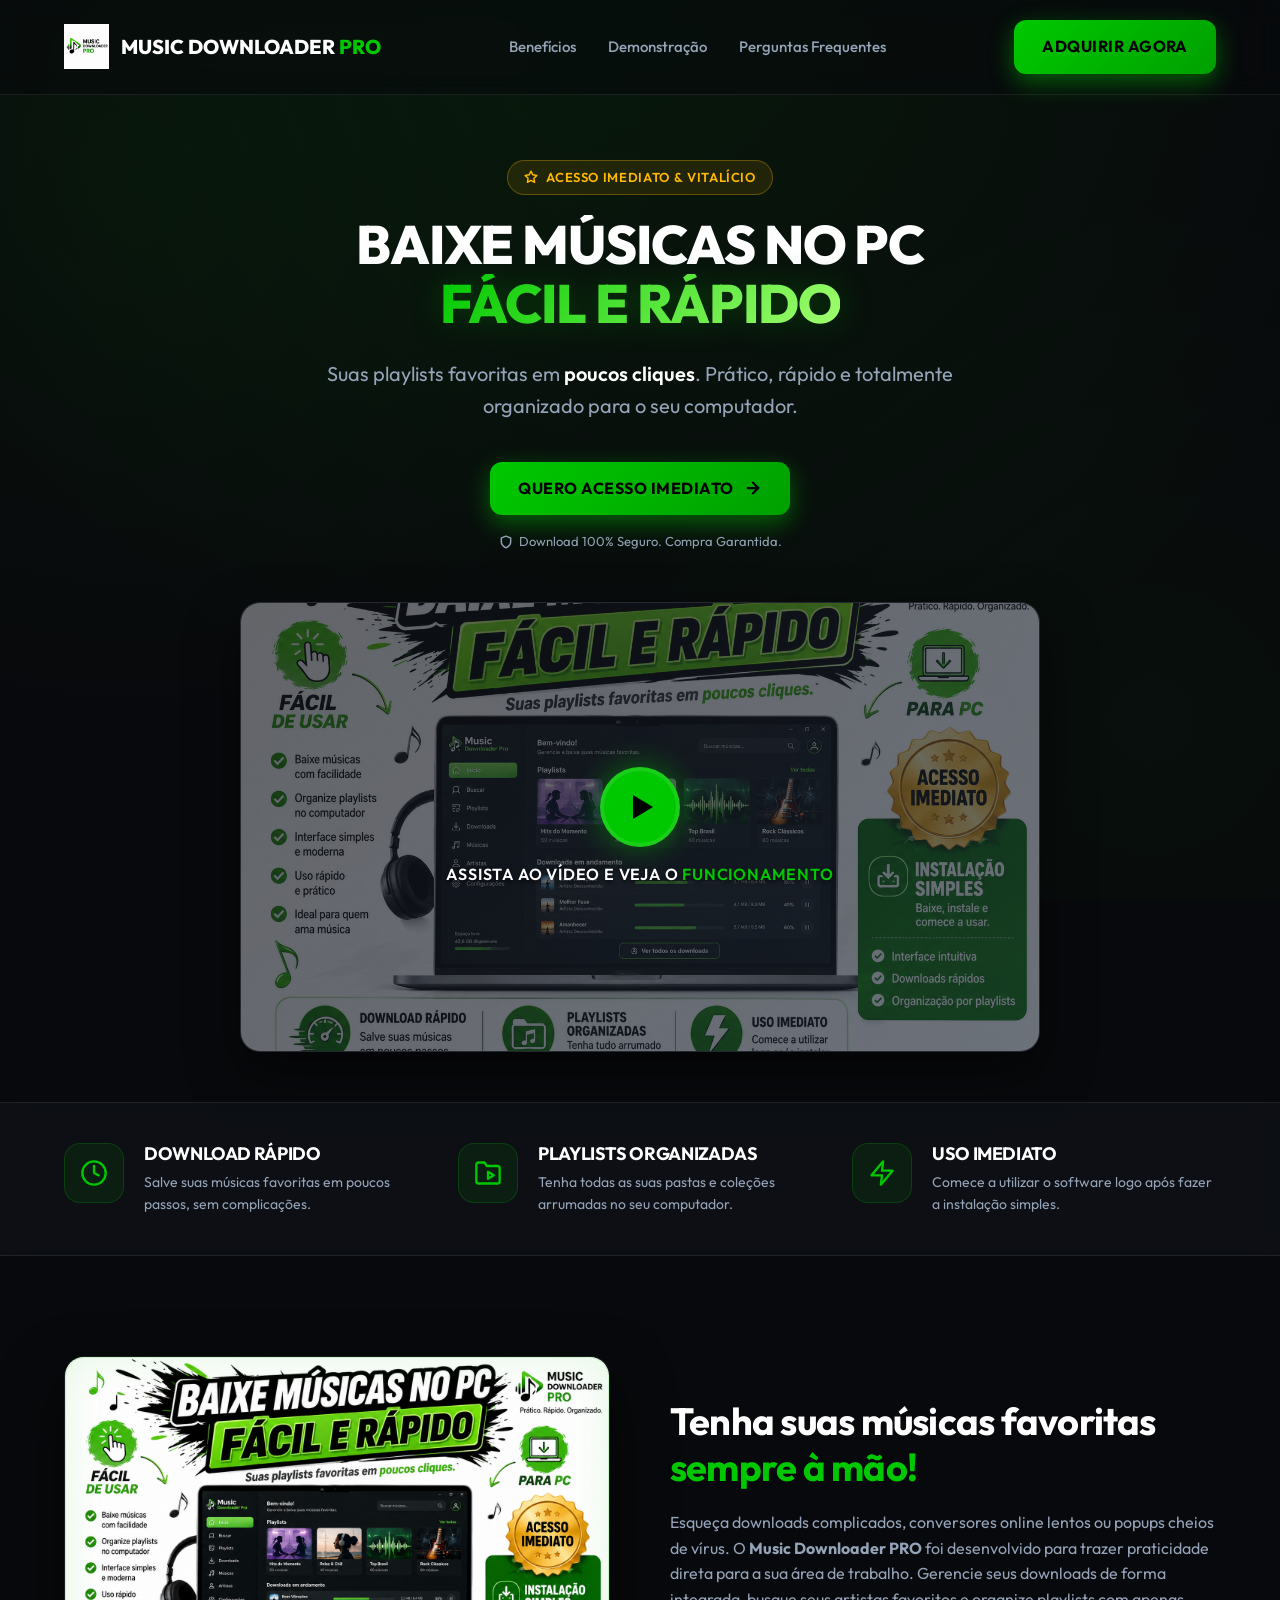
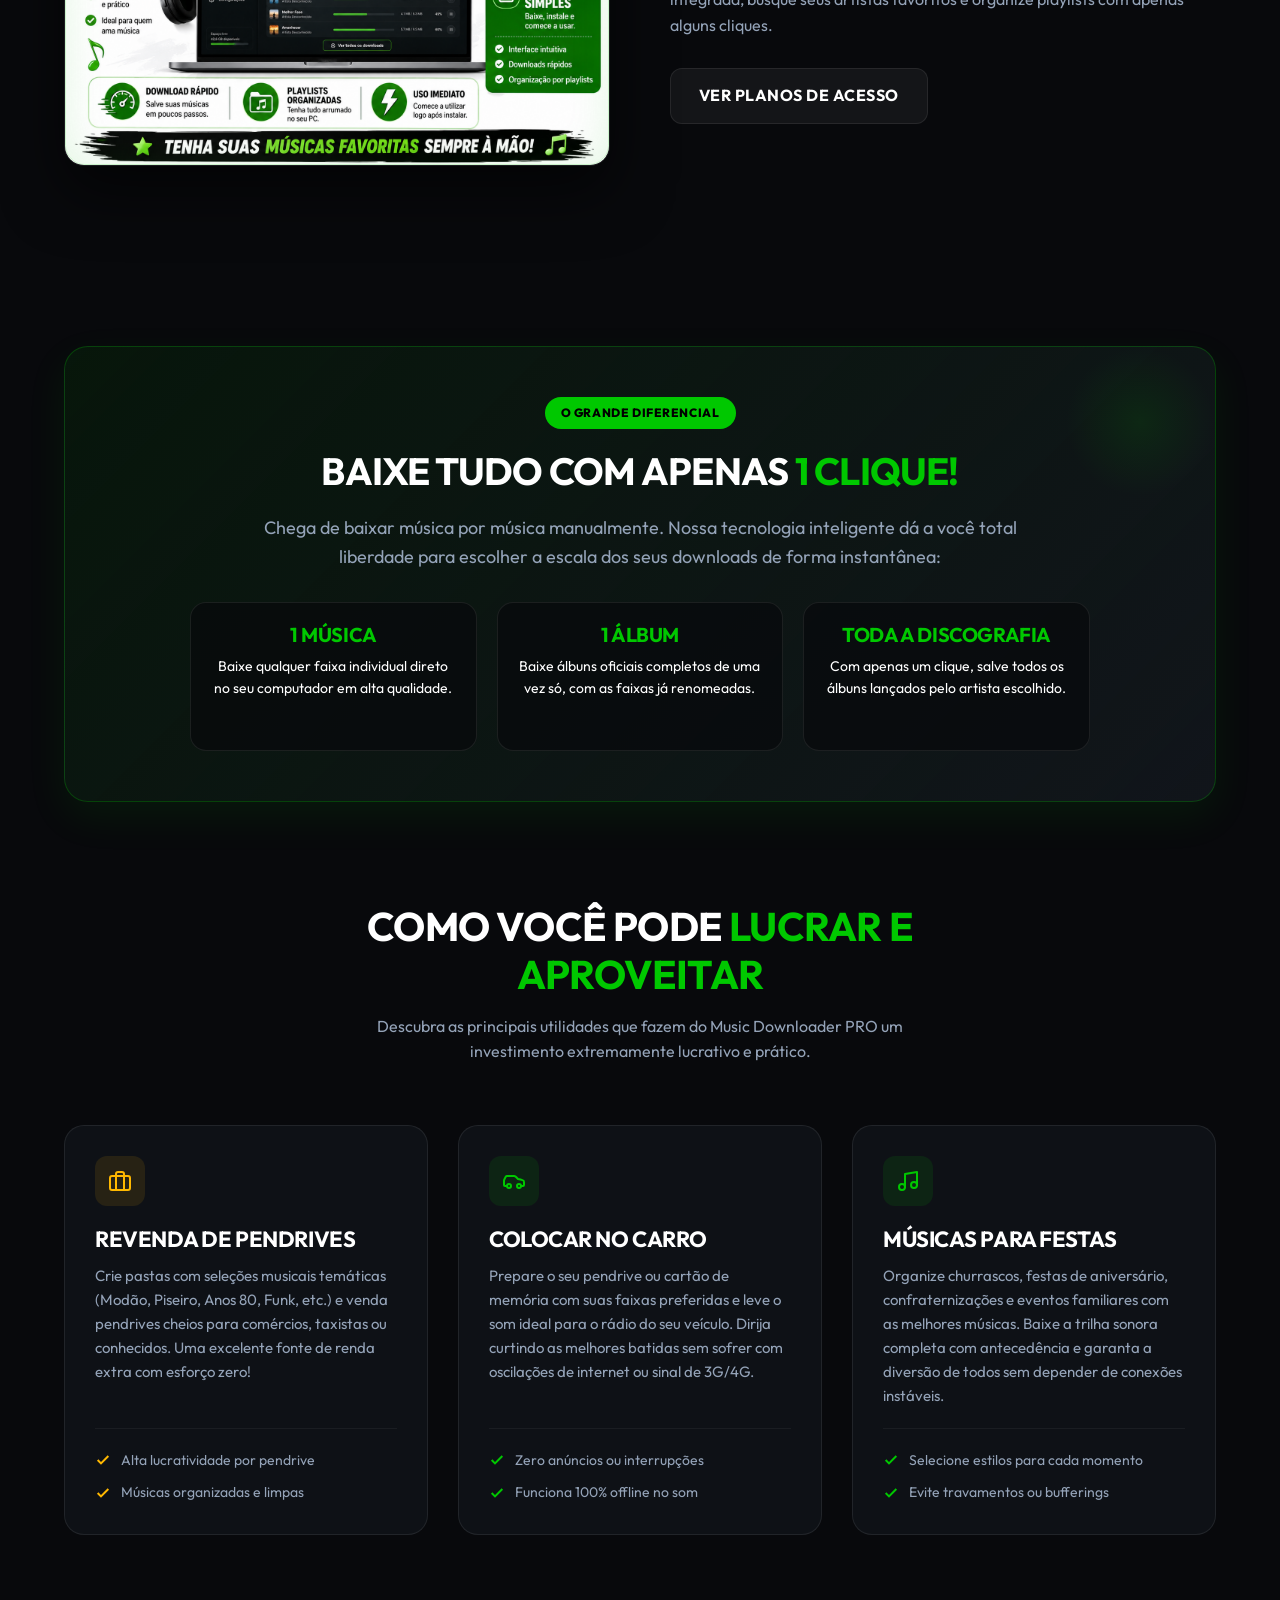
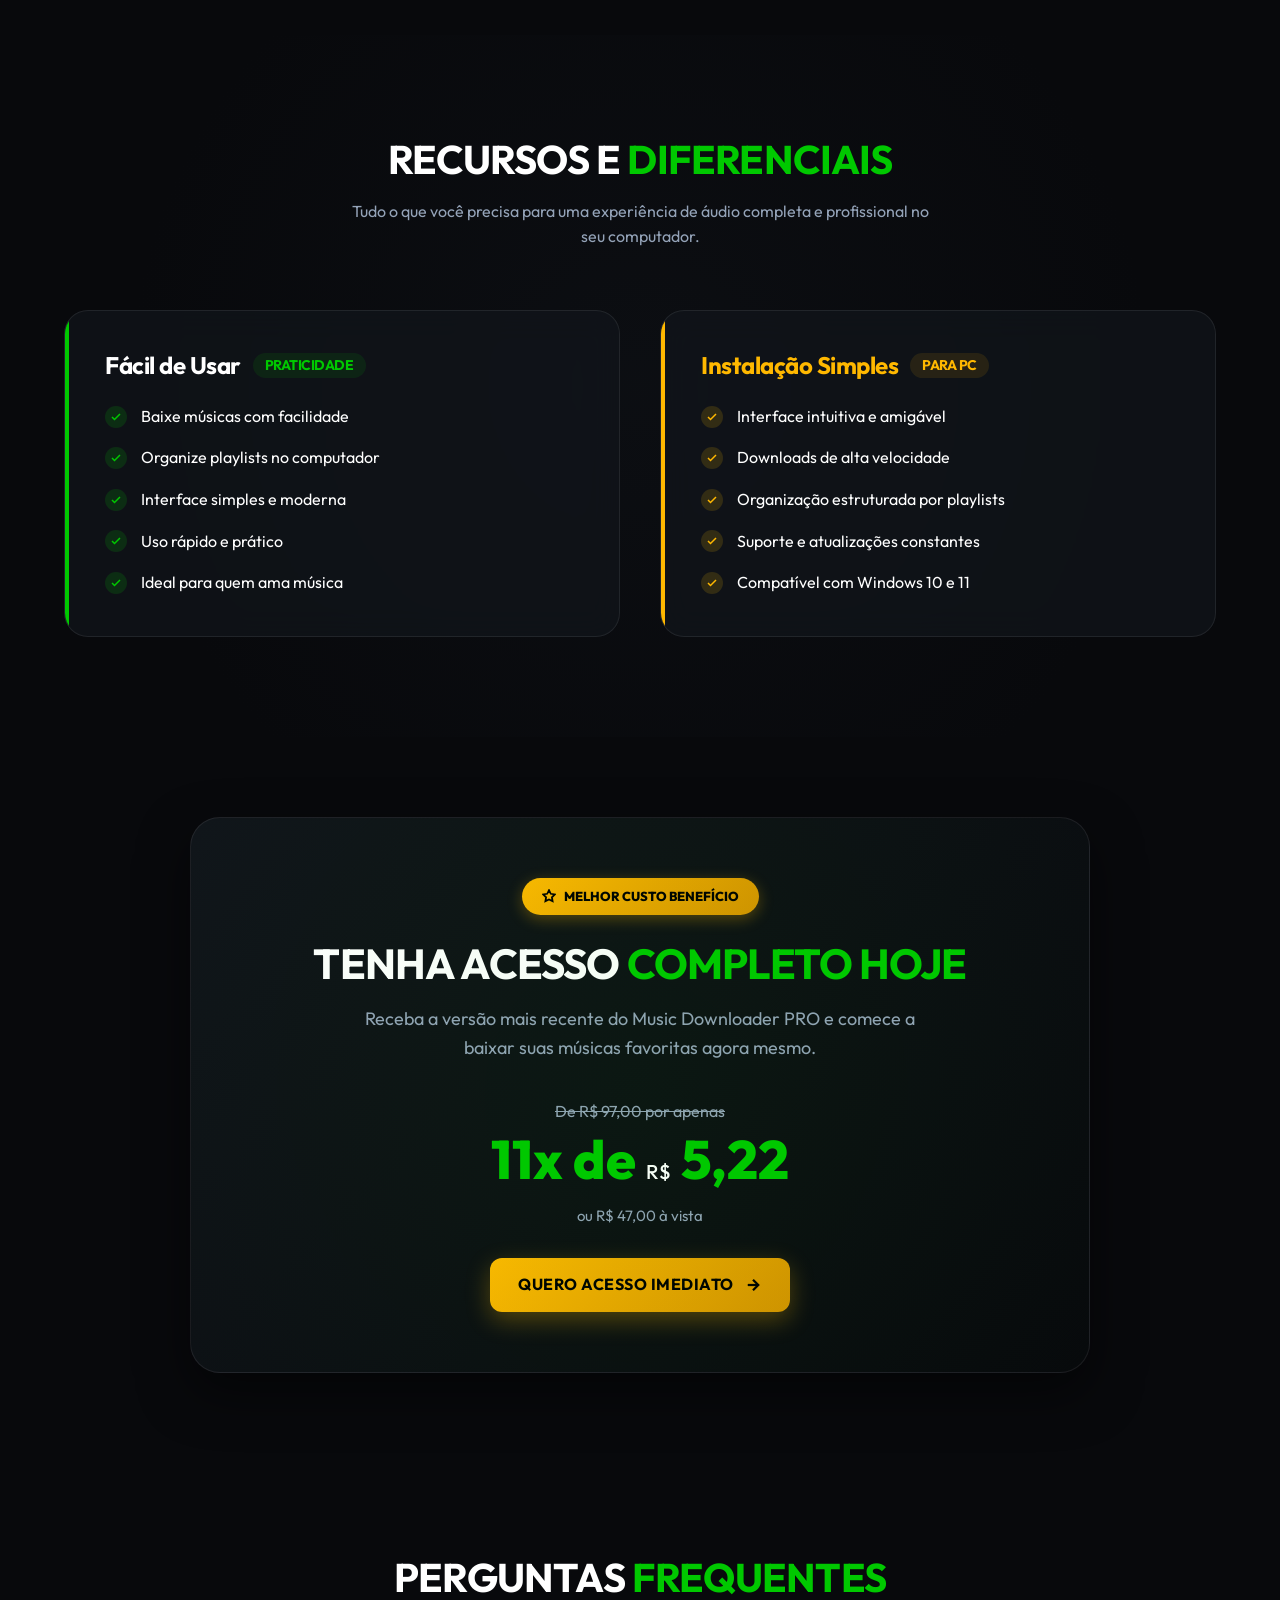
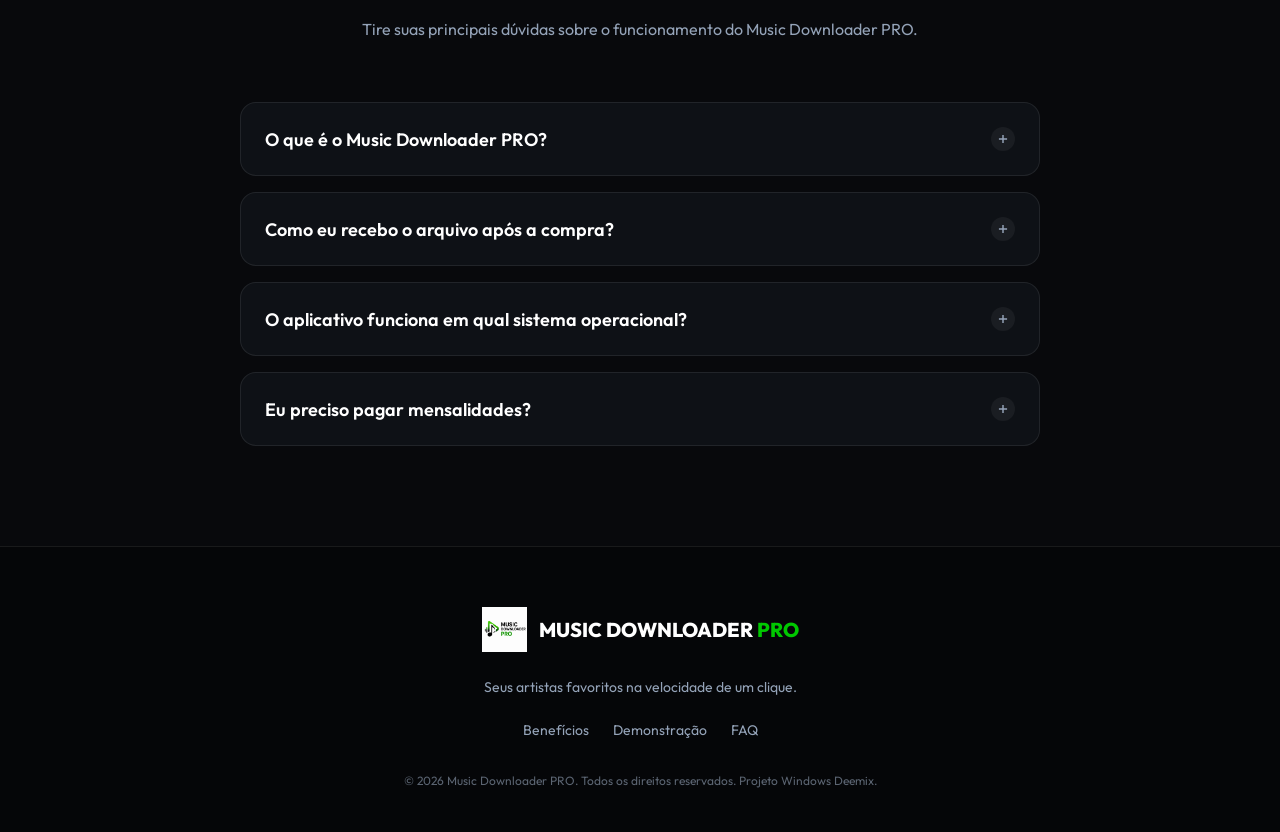
==== commit a9fa9f6c: "Update pricing to 11x R$ 5,22 or R$ 47,00 upfront" ====
--- a/index.html
+++ b/index.html
@@ -337,11 +337,12 @@
                 <p>Receba a versão mais recente do Music Downloader PRO e comece a baixar suas músicas favoritas agora mesmo.</p>
                 
                 <div class="pricing-container">
-                    <span class="original-price">De R$ 97,00</span>
-                    <span class="promo-price">R$ 29,90 <span>/ pagamento único</span></span>
-                </div>
-
-                <a href="obrigado.html" class="btn btn-gold btn-large pulse" id="buy-cta-btn">
+                    <span class="original-price">De R$ 97,00 por apenas</span>
+                    <span class="promo-price" style="font-size: 54px; margin-bottom: 6px;">11x de <span>R$</span> 5,22</span>
+                    <span style="font-size: 15px; color: var(--text-muted); display: block; margin-top: 4px;">ou R$ 47,00 à vista</span>
+                </div>
+
+                <a href="https://pay.kiwify.com.br/KM7oSkS" class="btn btn-gold btn-large pulse" id="buy-cta-btn">
                     Quero Acesso Imediato
                     <svg width="18" height="18" viewBox="0 0 24 24" fill="none" stroke="currentColor" stroke-width="3">
                         <line x1="5" y1="12" x2="19" y2="12"></line>
